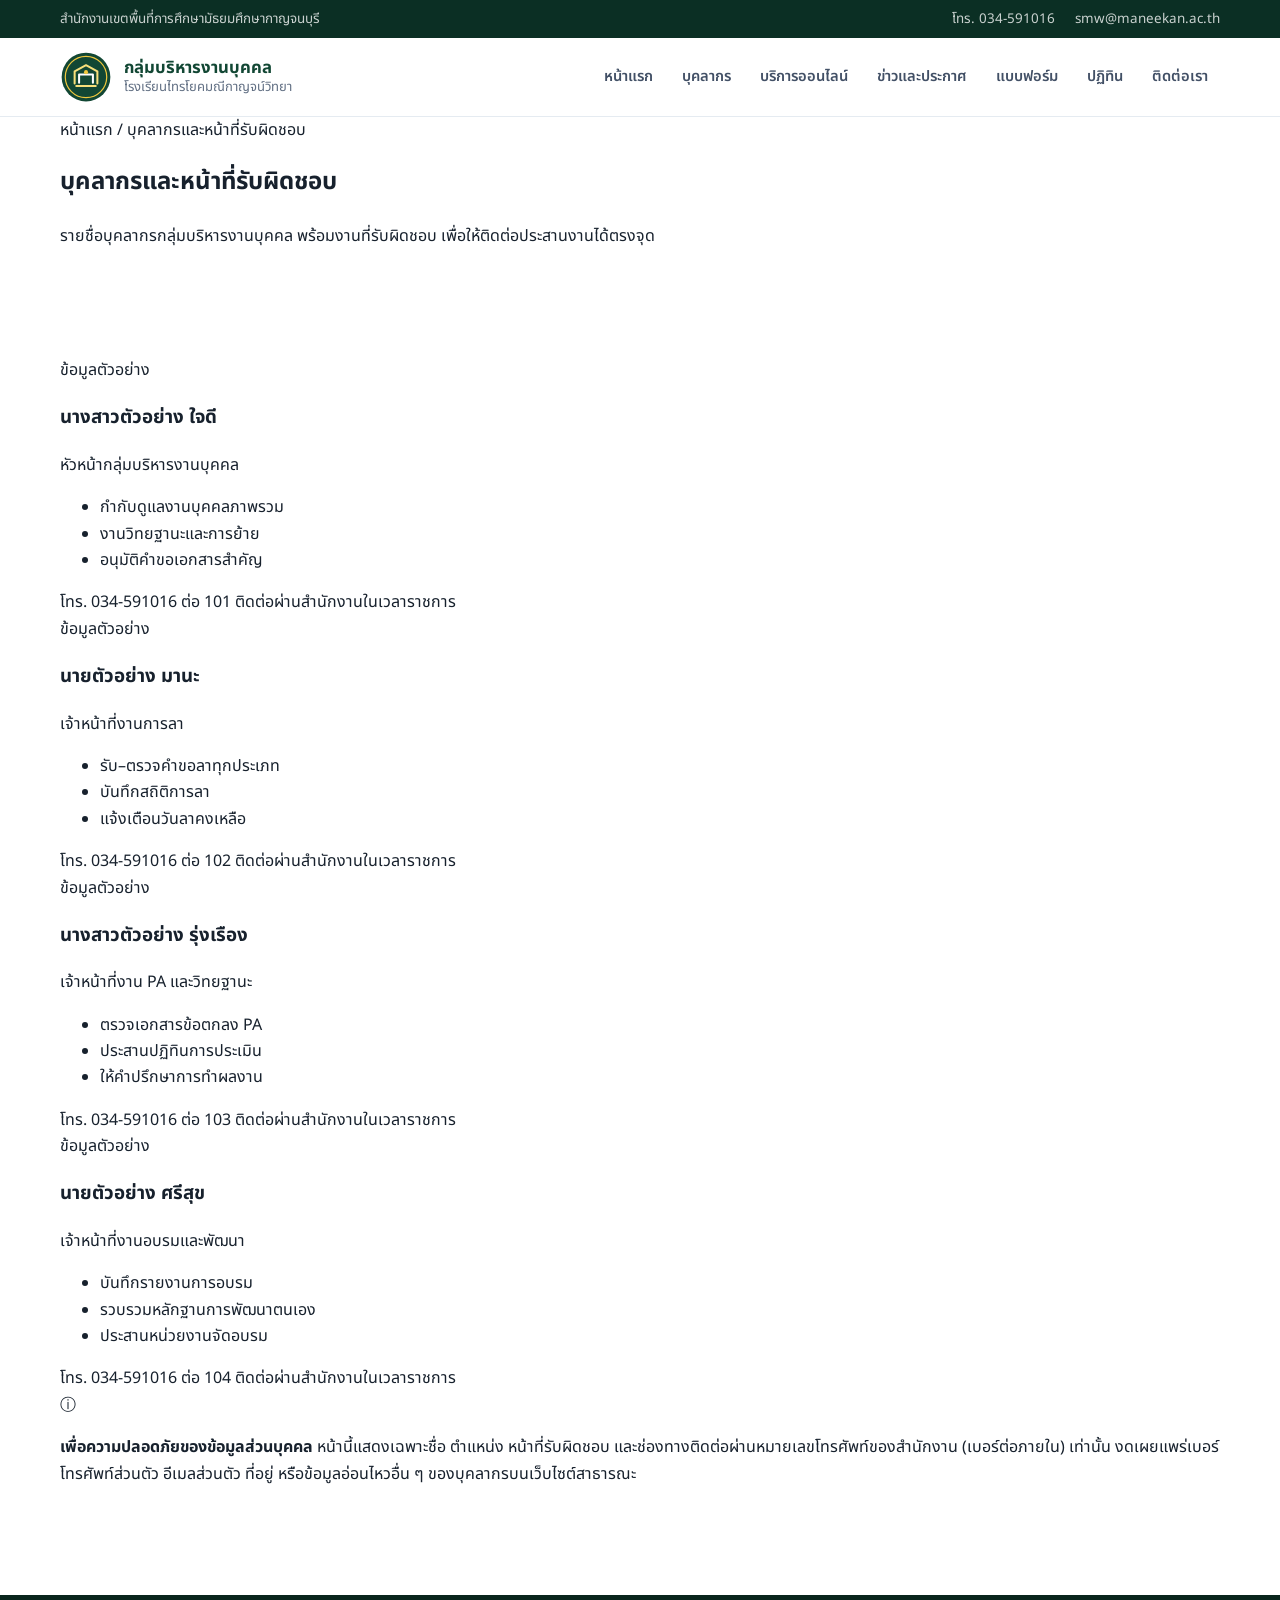
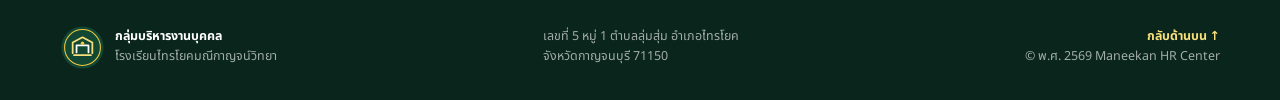
==== staff.html @ 315a5401 "Create staff.html" ====
<!DOCTYPE html>
<html lang="th">
<head>
  <meta charset="UTF-8" />
  <meta name="viewport" content="width=device-width, initial-scale=1.0" />
  <meta name="description" content="บุคลากรและหน้าที่รับผิดชอบ กลุ่มบริหารงานบุคคล โรงเรียนไทรโยคมณีกาญจน์วิทยา" />
  <meta name="theme-color" content="#0b2f24" />
  <title>บุคลากรและหน้าที่รับผิดชอบ | กลุ่มบริหารงานบุคคล โรงเรียนไทรโยคมณีกาญจน์วิทยา</title>

  <link rel="preconnect" href="https://fonts.googleapis.com">
  <link rel="preconnect" href="https://fonts.gstatic.com" crossorigin>
  <link href="https://fonts.googleapis.com/css2?family=Noto+Sans+Thai:wght@400;500;600;700;800&display=swap" rel="stylesheet">
  <link rel="stylesheet" href="css/style.css" />
</head>

<body>
  <a class="skip-link" href="#main-content">ข้ามไปยังเนื้อหาหลัก</a>

  <div class="topbar">
    <div class="container topbar-inner">
      <span>สำนักงานเขตพื้นที่การศึกษามัธยมศึกษากาญจนบุรี</span>
      <div class="topbar-links">
        <a href="tel:034591016">โทร. 034-591016</a>
        <a href="mailto:smw@maneekan.ac.th">smw@maneekan.ac.th</a>
      </div>
    </div>
  </div>

  <header class="site-header" id="top">
    <div class="container nav-wrap">
      <a class="brand" href="index.html#top" aria-label="หน้าแรก">
        <img src="assets/logo-placeholder.svg" alt="ตราสัญลักษณ์โรงเรียน (ตัวอย่าง)" />
        <div>
          <strong>กลุ่มบริหารงานบุคคล</strong>
          <span>โรงเรียนไทรโยคมณีกาญจน์วิทยา</span>
        </div>
      </a>

      <button class="menu-toggle" type="button" aria-expanded="false" aria-controls="main-nav">
        <span class="sr-only">เปิดเมนู</span>
        <span></span><span></span><span></span>
      </button>

      <nav class="main-nav" id="main-nav" aria-label="เมนูหลัก">
        <a href="index.html#home">หน้าแรก</a>
        <a href="staff.html" class="active">บุคลากร</a>
        <a href="index.html#services">บริการออนไลน์</a>
        <a href="index.html#announcements">ข่าวและประกาศ</a>
        <a href="index.html#downloads">แบบฟอร์ม</a>
        <a href="index.html#calendar">ปฏิทิน</a>
        <a href="index.html#contact">ติดต่อเรา</a>
      </nav>
    </div>
  </header>

  <main id="main-content">
    <section class="page-header" id="staff-top">
      <div class="container">
        <div class="breadcrumb">
          <a href="index.html#home">หน้าแรก</a> / บุคลากรและหน้าที่รับผิดชอบ
        </div>
        <h1>บุคลากรและหน้าที่รับผิดชอบ</h1>
        <p>
          รายชื่อบุคลากรกลุ่มบริหารงานบุคคล พร้อมงานที่รับผิดชอบ
          เพื่อให้ติดต่อประสานงานได้ตรงจุด
        </p>
      </div>
    </section>

    <section class="section staff-section" id="staff">
      <div class="container">
        <div class="staff-grid">
          <article class="staff-card">
            <span class="staff-example-tag">ข้อมูลตัวอย่าง</span>
            <div class="staff-avatar">
              <img src="assets/staff/avatar-placeholder.svg" alt="" />
            </div>
            <h3>นางสาวตัวอย่าง ใจดี</h3>
            <span class="staff-position">หัวหน้ากลุ่มบริหารงานบุคคล</span>
            <ul class="staff-duties">
              <li>กำกับดูแลงานบุคคลภาพรวม</li>
              <li>งานวิทยฐานะและการย้าย</li>
              <li>อนุมัติคำขอเอกสารสำคัญ</li>
            </ul>
            <div class="staff-contact">
              <a href="tel:034591016">โทร. 034-591016 ต่อ 101</a>
              <span>ติดต่อผ่านสำนักงานในเวลาราชการ</span>
            </div>
          </article>

          <article class="staff-card">
            <span class="staff-example-tag">ข้อมูลตัวอย่าง</span>
            <div class="staff-avatar">
              <img src="assets/staff/avatar-placeholder.svg" alt="" />
            </div>
            <h3>นายตัวอย่าง มานะ</h3>
            <span class="staff-position">เจ้าหน้าที่งานการลา</span>
            <ul class="staff-duties">
              <li>รับ–ตรวจคำขอลาทุกประเภท</li>
              <li>บันทึกสถิติการลา</li>
              <li>แจ้งเตือนวันลาคงเหลือ</li>
            </ul>
            <div class="staff-contact">
              <a href="tel:034591016">โทร. 034-591016 ต่อ 102</a>
              <span>ติดต่อผ่านสำนักงานในเวลาราชการ</span>
            </div>
          </article>

          <article class="staff-card">
            <span class="staff-example-tag">ข้อมูลตัวอย่าง</span>
            <div class="staff-avatar">
              <img src="assets/staff/avatar-placeholder.svg" alt="" />
            </div>
            <h3>นางสาวตัวอย่าง รุ่งเรือง</h3>
            <span class="staff-position">เจ้าหน้าที่งาน PA และวิทยฐานะ</span>
            <ul class="staff-duties">
              <li>ตรวจเอกสารข้อตกลง PA</li>
              <li>ประสานปฏิทินการประเมิน</li>
              <li>ให้คำปรึกษาการทำผลงาน</li>
            </ul>
            <div class="staff-contact">
              <a href="tel:034591016">โทร. 034-591016 ต่อ 103</a>
              <span>ติดต่อผ่านสำนักงานในเวลาราชการ</span>
            </div>
          </article>

          <article class="staff-card">
            <span class="staff-example-tag">ข้อมูลตัวอย่าง</span>
            <div class="staff-avatar">
              <img src="assets/staff/avatar-placeholder.svg" alt="" />
            </div>
            <h3>นายตัวอย่าง ศรีสุข</h3>
            <span class="staff-position">เจ้าหน้าที่งานอบรมและพัฒนา</span>
            <ul class="staff-duties">
              <li>บันทึกรายงานการอบรม</li>
              <li>รวบรวมหลักฐานการพัฒนาตนเอง</li>
              <li>ประสานหน่วยงานจัดอบรม</li>
            </ul>
            <div class="staff-contact">
              <a href="tel:034591016">โทร. 034-591016 ต่อ 104</a>
              <span>ติดต่อผ่านสำนักงานในเวลาราชการ</span>
            </div>
          </article>
        </div>

        <div class="privacy-note">
          <span aria-hidden="true">ⓘ</span>
          <p>
            <strong>เพื่อความปลอดภัยของข้อมูลส่วนบุคคล</strong>
            หน้านี้แสดงเฉพาะชื่อ ตำแหน่ง หน้าที่รับผิดชอบ
            และช่องทางติดต่อผ่านหมายเลขโทรศัพท์ของสำนักงาน (เบอร์ต่อภายใน) เท่านั้น
            งดเผยแพร่เบอร์โทรศัพท์ส่วนตัว อีเมลส่วนตัว ที่อยู่ หรือข้อมูลอ่อนไหวอื่น ๆ ของบุคลากรบนเว็บไซต์สาธารณะ
          </p>
        </div>
      </div>
    </section>
  </main>

  <footer class="site-footer">
    <div class="container footer-grid">
      <div class="footer-brand">
        <img src="assets/logo-placeholder.svg" alt="" />
        <div>
          <strong>กลุ่มบริหารงานบุคคล</strong>
          <span>โรงเรียนไทรโยคมณีกาญจน์วิทยา</span>
        </div>
      </div>

      <address>
        เลขที่ 5 หมู่ 1 ตำบลลุ่มสุ่ม อำเภอไทรโยค<br />
        จังหวัดกาญจนบุรี 71150
      </address>

      <div class="footer-links">
        <a href="#top">กลับด้านบน ↑</a>
        <span>© <span id="current-year"></span> Maneekan HR Center</span>
      </div>
    </div>
  </footer>

  <div class="toast" id="placeholder-toast" role="status" aria-live="polite">
    ลิงก์นี้เป็นตัวอย่าง กรุณานำลิงก์ Google Form, Drive หรือ Apps Script มาแทนที่
  </div>

  <script src="js/main.js"></script>
</body>
</html>
---- css/style.css ----
:root {
  --navy-950: #0b2f24;
  --navy-900: #124734;
  --navy-800: #1d6248;
  --navy-700: #2d7a59;
  --blue-100: #eef8e8;
  --gold-500: #f0c83d;
  --gold-300: #f7df7a;
  --cream: #fbfceb;
  --white: #ffffff;
  --ink: #17212d;
  --muted: #627084;
  --line: #dde5ed;
  --surface: #f7faf4;
  --success: #2f8f5b;
  --shadow: 0 18px 50px rgba(18, 71, 52, 0.13);
  --shadow-soft: 0 10px 30px rgba(18, 71, 52, 0.09);
  --radius-xl: 28px;
  --radius-lg: 20px;
  --radius-md: 14px;
}

* {
  box-sizing: border-box;
}

html {
  scroll-behavior: smooth;
  scroll-padding-top: 92px;
}

body {
  margin: 0;
  color: var(--ink);
  background: var(--white);
  font-family: "Noto Sans Thai", system-ui, sans-serif;
  line-height: 1.65;
}

a {
  color: inherit;
  text-decoration: none;
}

img {
  max-width: 100%;
  display: block;
}

button,
input,
select,
textarea {
  font: inherit;
}

.container {
  width: min(1160px, calc(100% - 40px));
  margin-inline: auto;
}

.sr-only {
  position: absolute !important;
  width: 1px;
  height: 1px;
  padding: 0;
  margin: -1px;
  overflow: hidden;
  clip: rect(0, 0, 0, 0);
  white-space: nowrap;
  border: 0;
}

.skip-link {
  position: fixed;
  top: 10px;
  left: 10px;
  z-index: 9999;
  transform: translateY(-150%);
  padding: 10px 14px;
  background: var(--gold-500);
  color: var(--navy-950);
  border-radius: 8px;
  font-weight: 700;
}

.skip-link:focus {
  transform: translateY(0);
}

.topbar {
  background: var(--navy-950);
  color: rgba(255, 255, 255, 0.78);
  font-size: 0.84rem;
}

.topbar-inner {
  min-height: 38px;
  display: flex;
  justify-content: space-between;
  align-items: center;
  gap: 20px;
}

.topbar-links {
  display: flex;
  gap: 20px;
}

.topbar a:hover {
  color: var(--white);
}

.site-header {
  position: sticky;
  top: 0;
  z-index: 1000;
  background: rgba(255, 255, 255, 0.94);
  backdrop-filter: blur(16px);
  border-bottom: 1px solid rgba(221, 229, 237, 0.75);
}

.nav-wrap {
  min-height: 78px;
  display: flex;
  align-items: center;
  justify-content: space-between;
  gap: 30px;
}

.brand {
  display: flex;
  align-items: center;
  gap: 12px;
  min-width: 310px;
}

.brand img {
  width: 52px;
  height: 52px;
}

.brand div {
  display: flex;
  flex-direction: column;
  line-height: 1.35;
}

.brand strong {
  color: var(--navy-900);
  font-size: 1.05rem;
}

.brand span {
  color: var(--muted);
  font-size: 0.82rem;
}

.main-nav {
  display: flex;
  align-items: center;
  gap: 5px;
}

.main-nav a {
  position: relative;
  padding: 11px 12px;
  color: #425066;
  font-weight: 600;
  font-size: 0.92rem;
  border-radius: 10px;
  transition: 0.2s ease;
}

.main-nav a:hover,
.main-nav a.active {
  color: var(--navy-800);
  background: var(--blue-100);
}

.menu-toggle {
  display: none;
  width: 44px;
  height: 44px;
  border: 0;
  border-radius: 10px;
  background: var(--blue-100);
  cursor: pointer;
}

.menu-toggle span:not(.sr-only) {
  display: block;
  width: 22px;
  height: 2px;
  margin: 5px auto;
  background: var(--navy-900);
  border-radius: 99px;
}

.hero {
  position: relative;
  overflow: hidden;
  min-height: 650px;
  padding: 92px 0 100px;
  background:
    linear-gradient(115deg, rgba(7, 27, 47, 0.98), rgba(29, 98, 72, 0.94)),
    radial-gradient(circle at 20% 20%, rgba(240, 200, 61, 0.28), transparent 35%);
  color: var(--white);
}

.hero::before {
  content: "";
  position: absolute;
  inset: 0;
  opacity: 0.25;
  background-image:
    linear-gradient(rgba(255,255,255,0.06) 1px, transparent 1px),
    linear-gradient(90deg, rgba(255,255,255,0.06) 1px, transparent 1px);
  background-size: 48px 48px;
  mask-image: linear-gradient(to bottom, black, transparent 90%);
}

.hero-decoration {
  position: absolute;
  border: 1px solid rgba(236, 209, 138, 0.25);
  border-radius: 50%;
}

.hero-decoration-one {
  width: 460px;
  height: 460px;
  right: -150px;
  top: -160px;
}

.hero-decoration-two {
  width: 240px;
  height: 240px;
  left: -70px;
  bottom: 20px;
}

.hero-grid {
  position: relative;
  z-index: 2;
  display: grid;
  grid-template-columns: 1.1fr 0.9fr;
  align-items: center;
  gap: 70px;
}

.eyebrow {
  display: inline-flex;
  align-items: center;
  gap: 9px;
  padding: 8px 13px;
  border: 1px solid rgba(255, 255, 255, 0.18);
  border-radius: 999px;
  background: rgba(255, 255, 255, 0.07);
  font-size: 0.82rem;
  font-weight: 700;
  letter-spacing: 0.08em;
  text-transform: uppercase;
}

.eyebrow-dot {
  width: 8px;
  height: 8px;
  border-radius: 50%;
  background: var(--gold-500);
  box-shadow: 0 0 0 5px rgba(240, 200, 61, 0.18);
}

.hero h1 {
  margin: 24px 0 18px;
  max-width: 680px;
  font-size: clamp(2.65rem, 5vw, 5rem);
  line-height: 1.12;
  letter-spacing: -0.04em;
}

.hero h1 span {
  display: block;
  color: var(--gold-300);
}

.hero-copy > p {
  max-width: 650px;
  margin: 0;
  color: rgba(255, 255, 255, 0.8);
  font-size: 1.08rem;
}

.hero-actions {
  display: flex;
  flex-wrap: wrap;
  gap: 12px;
  margin-top: 32px;
}

.btn {
  min-height: 50px;
  display: inline-flex;
  justify-content: center;
  align-items: center;
  gap: 11px;
  padding: 0 20px;
  border-radius: 12px;
  font-weight: 700;
  transition: transform 0.2s ease, box-shadow 0.2s ease;
}

.btn:hover {
  transform: translateY(-2px);
}

.btn-primary {
  background: var(--gold-500);
  color: var(--navy-950);
  box-shadow: 0 10px 30px rgba(240, 200, 61, 0.24);
}

.btn-secondary {
  border: 1px solid rgba(255,255,255,0.25);
  color: var(--white);
  background: rgba(255,255,255,0.06);
}

.hero-meta {
  display: flex;
  gap: 36px;
  margin-top: 42px;
}

.hero-meta div {
  display: flex;
  flex-direction: column;
}

.hero-meta strong {
  color: var(--white);
  font-size: 0.94rem;
}

.hero-meta span {
  color: rgba(255,255,255,0.58);
  font-size: 0.82rem;
}

.hero-card {
  padding: 28px;
  border: 1px solid rgba(255,255,255,0.16);
  border-radius: var(--radius-xl);
  background: rgba(255,255,255,0.1);
  box-shadow: 0 30px 80px rgba(0,0,0,0.22);
  backdrop-filter: blur(18px);
}

.hero-card-head {
  display: flex;
  justify-content: space-between;
  align-items: flex-start;
  gap: 16px;
  margin-bottom: 20px;
}

.small-label {
  color: var(--gold-300);
  font-size: 0.76rem;
  font-weight: 800;
  letter-spacing: 0.12em;
  text-transform: uppercase;
}

.hero-card h2 {
  margin: 4px 0 0;
  font-size: 1.35rem;
}

.status-pill {
  display: inline-flex;
  align-items: center;
  gap: 7px;
  padding: 7px 10px;
  border-radius: 999px;
  color: #d9fff0;
  background: rgba(44, 139, 102, 0.22);
  font-size: 0.72rem;
  white-space: nowrap;
}

.status-pill span {
  width: 7px;
  height: 7px;
  border-radius: 50%;
  background: #79e9b9;
}

.quick-list {
  display: grid;
  gap: 10px;
}

.quick-list a {
  display: grid;
  grid-template-columns: 46px 1fr auto;
  align-items: center;
  gap: 12px;
  padding: 14px;
  border-radius: 15px;
  color: var(--ink);
  background: var(--white);
  transition: transform 0.2s ease, box-shadow 0.2s ease;
}

.quick-list a:hover {
  transform: translateX(4px);
  box-shadow: 0 12px 30px rgba(0,0,0,0.12);
}

.quick-icon {
  width: 44px;
  height: 44px;
  display: grid;
  place-items: center;
  border-radius: 12px;
  color: var(--navy-900);
  background: var(--blue-100);
  font-weight: 800;
}

.quick-list span:nth-child(2) {
  display: flex;
  flex-direction: column;
}

.quick-list strong {
  color: var(--navy-900);
  font-size: 0.9rem;
}

.quick-list small {
  color: var(--muted);
  font-size: 0.74rem;
}

.quick-list b {
  color: var(--gold-500);
  font-size: 1.5rem;
}

.hero-card-note {
  display: flex;
  gap: 8px;
  margin-top: 16px;
  color: rgba(255,255,255,0.62);
  font-size: 0.75rem;
}

.wave {
  position: absolute;
  left: 0;
  right: 0;
  bottom: -2px;
  height: 90px;
}

.wave svg {
  width: 100%;
  height: 100%;
}

.wave path {
  fill: var(--white);
}

.section {
  padding: 92px 0;
}

.section-heading {
  display: flex;
  justify-content: space-between;
  align-items: flex-end;
  gap: 30px;
  margin-bottom: 36px;
}

.section-heading.compact {
  margin-bottom: 26px;
}

.section-kicker {
  display: block;
  margin-bottom: 5px;
  color: var(--gold-500);
  font-size: 0.75rem;
  font-weight: 800;
  letter-spacing: 0.15em;
}

.section-heading h2,
.calendar-grid h2,
.contact-copy h2 {
  margin: 0;
  color: var(--navy-900);
  font-size: clamp(1.8rem, 3vw, 2.45rem);
  line-height: 1.25;
}

.section-heading p,
.calendar-grid > div > p {
  margin: 8px 0 0;
  color: var(--muted);
}

.text-link {
  color: var(--navy-800);
  font-weight: 700;
  white-space: nowrap;
}

.text-link span {
  color: var(--gold-500);
}

.service-grid {
  display: grid;
  grid-template-columns: repeat(4, 1fr);
  gap: 18px;
}

.service-card {
  position: relative;
  min-height: 250px;
  padding: 24px;
  border: 1px solid var(--line);
  border-radius: var(--radius-lg);
  background: var(--white);
  box-shadow: 0 1px 0 rgba(0,0,0,0.02);
  transition: transform 0.25s ease, box-shadow 0.25s ease, border-color 0.25s ease;
  overflow: hidden;
}

.service-card::after {
  content: "";
  position: absolute;
  width: 90px;
  height: 90px;
  right: -45px;
  bottom: -45px;
  border-radius: 50%;
  background: var(--blue-100);
  transition: transform 0.25s ease;
}

.service-card:hover {
  transform: translateY(-7px);
  border-color: rgba(240, 200, 61, 0.75);
  box-shadow: var(--shadow-soft);
}

.service-card:hover::after {
  transform: scale(1.35);
}

.service-number {
  position: absolute;
  top: 20px;
  right: 20px;
  color: #c3cdd8;
  font-size: 0.78rem;
  font-weight: 800;
}

.service-icon {
  width: 52px;
  height: 52px;
  display: grid;
  place-items: center;
  margin-bottom: 18px;
  border-radius: 15px;
  color: var(--navy-900);
  background: var(--blue-100);
  font-weight: 800;
  font-size: 1.05rem;
}

.service-card h3 {
  margin: 0 0 7px;
  color: var(--navy-900);
  font-size: 1rem;
}

.service-card p {
  margin: 0;
  color: var(--muted);
  font-size: 0.86rem;
}

.card-link {
  position: absolute;
  left: 24px;
  bottom: 22px;
  z-index: 2;
  color: var(--navy-700);
  font-size: 0.82rem;
  font-weight: 700;
}

.announcement-section {
  background: var(--surface);
}

.announcement-layout {
  display: grid;
  grid-template-columns: 1.4fr 0.6fr;
  gap: 36px;
  align-items: start;
}

.announcement-list {
  display: grid;
  gap: 14px;
}

.announcement {
  display: grid;
  grid-template-columns: 76px 1fr;
  gap: 19px;
  padding: 20px;
  border: 1px solid var(--line);
  border-radius: var(--radius-lg);
  background: var(--white);
}

.announcement.featured {
  border-left: 4px solid var(--gold-500);
}

.date-box {
  height: 76px;
  display: grid;
  place-content: center;
  text-align: center;
  border-radius: 14px;
  color: var(--navy-900);
  background: var(--blue-100);
}

.date-box strong {
  display: block;
  font-size: 1.45rem;
  line-height: 1;
}

.date-box span {
  margin-top: 6px;
  color: var(--muted);
  font-size: 0.72rem;
}

.article-meta {
  display: flex;
  align-items: center;
  gap: 9px;
  margin-bottom: 7px;
  color: #8591a0;
  font-size: 0.7rem;
}

.badge {
  padding: 4px 8px;
  border-radius: 999px;
  color: var(--navy-800);
  background: var(--blue-100);
  font-weight: 700;
}

.badge-gold {
  color: #6b5600;
  background: #fff4bf;
}

.announcement h3 {
  margin: 0 0 5px;
  color: var(--navy-900);
  font-size: 1rem;
  line-height: 1.5;
}

.announcement p {
  margin: 0 0 7px;
  color: var(--muted);
  font-size: 0.82rem;
}

.announcement-content > a {
  color: var(--navy-700);
  font-size: 0.78rem;
  font-weight: 700;
}

.notice-panel {
  position: sticky;
  top: 110px;
  padding: 30px;
  border-radius: var(--radius-xl);
  background: var(--navy-900);
  color: var(--white);
  box-shadow: var(--shadow);
}

.notice-icon {
  width: 46px;
  height: 46px;
  display: grid;
  place-items: center;
  margin-bottom: 20px;
  border-radius: 14px;
  background: var(--gold-500);
  color: var(--navy-950);
  font-weight: 900;
  font-size: 1.2rem;
}

.notice-panel h3 {
  margin: 5px 0 20px;
  font-size: 1.35rem;
}

.notice-panel ul {
  padding: 0;
  margin: 0 0 20px;
  list-style: none;
}

.notice-panel li {
  display: flex;
  justify-content: space-between;
  gap: 15px;
  padding: 13px 0;
  border-bottom: 1px solid rgba(255,255,255,0.12);
  font-size: 0.82rem;
}

.notice-panel li span {
  color: rgba(255,255,255,0.7);
}

.notice-panel li strong {
  white-space: nowrap;
}

.example-note {
  color: rgba(255,255,255,0.52);
  font-size: 0.7rem;
}

.btn-light {
  width: 100%;
  margin-top: 8px;
  background: var(--white);
  color: var(--navy-900);
}

.downloads-section {
  background: var(--white);
}

.document-table-wrap {
  overflow: hidden;
  border: 1px solid var(--line);
  border-radius: var(--radius-lg);
  box-shadow: var(--shadow-soft);
}

.document-table {
  width: 100%;
  border-collapse: collapse;
}

.document-table thead {
  background: var(--navy-900);
  color: var(--white);
}

.document-table th {
  padding: 16px 20px;
  text-align: left;
  font-size: 0.78rem;
}

.document-table td {
  padding: 18px 20px;
  border-bottom: 1px solid var(--line);
  color: var(--muted);
  font-size: 0.82rem;
}

.document-table tr:last-child td {
  border-bottom: 0;
}

.document-table td:first-child {
  color: var(--ink);
  font-weight: 600;
}

.document-table td:last-child a {
  color: var(--navy-700);
  font-weight: 700;
}

.file-icon {
  display: inline-grid;
  place-items: center;
  width: 40px;
  height: 34px;
  margin-right: 12px;
  border-radius: 8px;
  color: var(--navy-900);
  background: var(--blue-100);
  font-size: 0.64rem;
  font-weight: 800;
}

.category {
  padding: 5px 9px;
  border-radius: 999px;
  background: var(--surface);
  color: var(--navy-700);
  font-size: 0.72rem;
  font-weight: 600;
}

.mobile-documents {
  display: none;
}

.calendar-section {
  background: var(--cream);
}

.calendar-grid {
  display: grid;
  grid-template-columns: 0.8fr 1.2fr;
  align-items: center;
  gap: 70px;
}

.calendar-help {
  margin-top: 28px;
  padding: 20px;
  border: 1px solid rgba(240, 200, 61, 0.38);
  border-radius: var(--radius-md);
  background: rgba(255,255,255,0.65);
}

.calendar-help strong {
  color: var(--navy-900);
}

.calendar-help ol {
  margin: 9px 0 0;
  padding-left: 24px;
  color: var(--muted);
  font-size: 0.82rem;
}

.calendar-placeholder {
  overflow: hidden;
  padding: 26px;
  border: 1px solid #e7ebc9;
  border-radius: var(--radius-xl);
  background: var(--white);
  box-shadow: var(--shadow);
}

.calendar-top {
  display: flex;
  justify-content: space-between;
  align-items: center;
  margin-bottom: 22px;
}

.calendar-top strong {
  color: var(--navy-900);
  font-size: 1.15rem;
}

.calendar-top span {
  color: var(--muted);
  font-size: 0.74rem;
}

.weekdays,
.calendar-days {
  display: grid;
  grid-template-columns: repeat(7, 1fr);
  gap: 6px;
  text-align: center;
}

.weekdays span {
  padding: 8px 3px;
  color: var(--muted);
  font-size: 0.72rem;
  font-weight: 700;
}

.calendar-days span {
  position: relative;
  min-height: 52px;
  display: grid;
  place-items: center;
  border-radius: 10px;
  font-size: 0.82rem;
}

.calendar-days .muted {
  color: #c1c7ce;
}

.calendar-days .today {
  color: var(--white);
  background: var(--navy-800);
  font-weight: 800;
}

.calendar-days .event-day {
  color: #665200;
  background: #fff4c2;
  font-weight: 700;
}

.calendar-days .event-day::after {
  content: "";
  position: absolute;
  bottom: 6px;
  width: 4px;
  height: 4px;
  border-radius: 50%;
  background: var(--gold-500);
}

.contact-section {
  padding: 75px 0;
  background: linear-gradient(135deg, var(--navy-950), var(--navy-800));
}

.contact-card {
  display: grid;
  grid-template-columns: 0.8fr 1.2fr;
  align-items: center;
  gap: 45px;
}

.section-kicker.light {
  color: var(--gold-300);
}

.contact-copy h2 {
  color: var(--white);
}

.contact-copy p {
  margin: 10px 0 0;
  color: rgba(255,255,255,0.65);
}

.contact-info {
  display: grid;
  grid-template-columns: repeat(3, 1fr);
  gap: 12px;
}

.contact-info a {
  display: flex;
  flex-direction: column;
  padding: 20px;
  border: 1px solid rgba(255,255,255,0.14);
  border-radius: var(--radius-md);
  background: rgba(255,255,255,0.07);
  transition: background 0.2s ease, transform 0.2s ease;
}

.contact-info a:hover {
  transform: translateY(-3px);
  background: rgba(255,255,255,0.11);
}

.contact-info span {
  color: rgba(255,255,255,0.58);
  font-size: 0.7rem;
}

.contact-info strong {
  margin-top: 6px;
  color: var(--white);
  font-size: 0.82rem;
  overflow-wrap: anywhere;
}

.site-footer {
  padding: 30px 0;
  background: #09251c;
  color: rgba(255,255,255,0.62);
}

.footer-grid {
  display: grid;
  grid-template-columns: 1fr 1fr auto;
  align-items: center;
  gap: 30px;
  font-size: 0.78rem;
}

.footer-brand {
  display: flex;
  align-items: center;
  gap: 10px;
}

.footer-brand img {
  width: 45px;
  height: 45px;
}

.footer-brand div {
  display: flex;
  flex-direction: column;
}

.footer-brand strong {
  color: var(--white);
}

.footer-grid address {
  font-style: normal;
}

.footer-links {
  display: flex;
  flex-direction: column;
  align-items: flex-end;
}

.footer-links a {
  color: var(--gold-300);
  font-weight: 700;
}

.toast {
  position: fixed;
  right: 24px;
  bottom: 24px;
  z-index: 9999;
  max-width: 390px;
  padding: 15px 18px;
  border-radius: 12px;
  color: var(--white);
  background: var(--navy-950);
  box-shadow: var(--shadow);
  font-size: 0.82rem;
  opacity: 0;
  pointer-events: none;
  transform: translateY(18px);
  transition: 0.25s ease;
}

.toast.show {
  opacity: 1;
  transform: translateY(0);
}

@media (max-width: 1040px) {
  .menu-toggle {
    display: block;
  }

  .main-nav {
    position: absolute;
    top: calc(100% + 1px);
    left: 20px;
    right: 20px;
    display: none;
    padding: 12px;
    border: 1px solid var(--line);
    border-radius: 14px;
    background: var(--white);
    box-shadow: var(--shadow);
  }

  .main-nav.open {
    display: grid;
  }

  .main-nav a {
    padding: 12px 14px;
  }

  .hero-grid,
  .announcement-layout,
  .calendar-grid,
  .contact-card {
    grid-template-columns: 1fr;
  }

  .hero {
    padding-top: 70px;
  }

  .hero-grid {
    gap: 45px;
  }

  .service-grid {
    grid-template-columns: repeat(2, 1fr);
  }

  .notice-panel {
    position: static;
  }

  .calendar-grid {
    gap: 40px;
  }

  .contact-info {
    grid-template-columns: repeat(3, 1fr);
  }

  .footer-grid {
    grid-template-columns: 1fr 1fr;
  }

  .footer-links {
    grid-column: 1 / -1;
    flex-direction: row;
    justify-content: space-between;
    align-items: center;
  }
}

@media (max-width: 720px) {
  .container {
    width: min(100% - 28px, 1160px);
  }

  .topbar {
    display: none;
  }

  .nav-wrap {
    min-height: 68px;
  }

  .brand {
    min-width: 0;
  }

  .brand img {
    width: 45px;
    height: 45px;
  }

  .brand strong {
    font-size: 0.92rem;
  }

  .brand span {
    font-size: 0.68rem;
  }

  .hero {
    min-height: 0;
    padding: 58px 0 95px;
  }

  .hero h1 {
    font-size: 2.55rem;
  }

  .hero-copy > p {
    font-size: 0.94rem;
  }

  .hero-actions .btn {
    width: 100%;
  }

  .hero-meta {
    gap: 20px;
    flex-direction: column;
  }

  .hero-card {
    padding: 20px;
    border-radius: 22px;
  }

  .hero-card-head {
    flex-direction: column;
  }

  .section {
    padding: 70px 0;
  }

  .section-heading {
    align-items: flex-start;
    flex-direction: column;
    gap: 15px;
  }

  .service-grid {
    grid-template-columns: 1fr;
  }

  .service-card {
    min-height: 225px;
  }

  .announcement {
    grid-template-columns: 62px 1fr;
    gap: 13px;
    padding: 15px;
  }

  .date-box {
    width: 62px;
    height: 66px;
  }

  .announcement h3 {
    font-size: 0.9rem;
  }

  .document-table-wrap {
    display: none;
  }

  .mobile-documents {
    display: grid;
    gap: 10px;
  }

  .mobile-documents article {
    padding: 16px;
    border: 1px solid var(--line);
    border-radius: 14px;
    background: var(--white);
  }

  .mobile-documents article > div {
    display: flex;
    align-items: center;
  }

  .mobile-documents strong {
    color: var(--navy-900);
    font-size: 0.82rem;
  }

  .mobile-documents a {
    display: block;
    margin-top: 10px;
    color: var(--navy-700);
    font-size: 0.75rem;
    font-weight: 700;
  }

  .calendar-placeholder {
    padding: 16px;
  }

  .calendar-days span {
    min-height: 42px;
  }

  .contact-info {
    grid-template-columns: 1fr;
  }

  .footer-grid {
    grid-template-columns: 1fr;
  }

  .footer-links {
    grid-column: auto;
    flex-direction: column;
    align-items: flex-start;
    gap: 8px;
  }

  .toast {
    right: 14px;
    left: 14px;
    bottom: 14px;
  }
}

@media (prefers-reduced-motion: reduce) {
  *,
  *::before,
  *::after {
    scroll-behavior: auto !important;
    transition-duration: 0.01ms !important;
  }
}
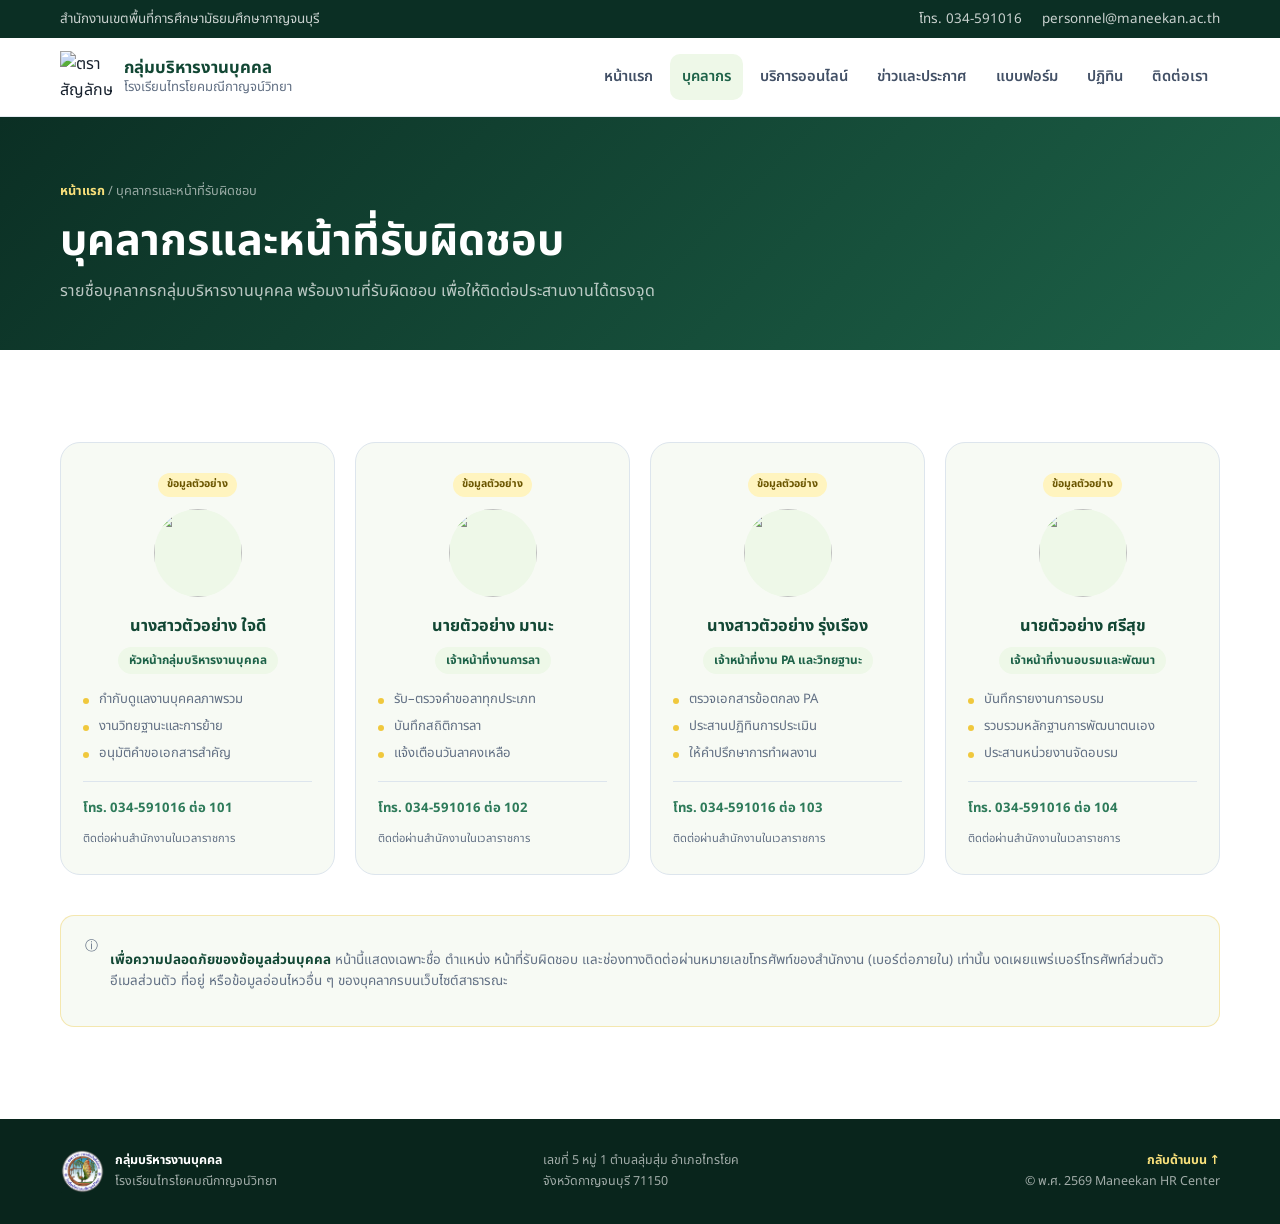
==== commit 06651a2a: "Update staff.html" ====
--- a/staff.html
+++ b/staff.html
@@ -5,7 +5,7 @@
   <meta name="viewport" content="width=device-width, initial-scale=1.0" />
   <meta name="description" content="บุคลากรและหน้าที่รับผิดชอบ กลุ่มบริหารงานบุคคล โรงเรียนไทรโยคมณีกาญจน์วิทยา" />
   <meta name="theme-color" content="#0b2f24" />
-  <title>บุคลากรและหน้าที่รับผิดชอบ | กลุ่มบริหารงานบุคคล โรงเรียนไทรโยคมณีกาญจน์วิทยา</title>
+  <title>บุคลากรกลุ่มบริหารงานบุคคล| กลุ่มบริหารงานบุคคล โรงเรียนไทรโยคมณีกาญจน์วิทยา</title>
 
   <link rel="preconnect" href="https://fonts.googleapis.com">
   <link rel="preconnect" href="https://fonts.gstatic.com" crossorigin>
@@ -21,7 +21,7 @@
       <span>สำนักงานเขตพื้นที่การศึกษามัธยมศึกษากาญจนบุรี</span>
       <div class="topbar-links">
         <a href="tel:034591016">โทร. 034-591016</a>
-        <a href="mailto:smw@maneekan.ac.th">smw@maneekan.ac.th</a>
+        <a href="mailto:smw@maneekan.ac.th">personnel@maneekan.ac.th</a>
       </div>
     </div>
   </div>
@@ -29,7 +29,7 @@
   <header class="site-header" id="top">
     <div class="container nav-wrap">
       <a class="brand" href="index.html#top" aria-label="หน้าแรก">
-        <img src="assets/logo-placeholder.svg" alt="ตราสัญลักษณ์โรงเรียน (ตัวอย่าง)" />
+        <img src="assets/logo-.png" alt="ตราสัญลักษณ์โรงเรียน (ตัวอย่าง)" />
         <div>
           <strong>กลุ่มบริหารงานบุคคล</strong>
           <span>โรงเรียนไทรโยคมณีกาญจน์วิทยา</span>
@@ -159,7 +159,7 @@
   <footer class="site-footer">
     <div class="container footer-grid">
       <div class="footer-brand">
-        <img src="assets/logo-placeholder.svg" alt="" />
+        <img src="assets/logo.png" alt="" />
         <div>
           <strong>กลุ่มบริหารงานบุคคล</strong>
           <span>โรงเรียนไทรโยคมณีกาญจน์วิทยา</span>
--- a/css/style.css
+++ b/css/style.css
@@ -838,6 +838,170 @@
   display: none;
 }
 
+.page-header {
+  padding: 64px 0 46px;
+  background: linear-gradient(135deg, var(--navy-950), var(--navy-800));
+  color: var(--white);
+}
+
+.breadcrumb {
+  margin-bottom: 14px;
+  color: rgba(255, 255, 255, 0.58);
+  font-size: 0.8rem;
+}
+
+.breadcrumb a {
+  color: var(--gold-300);
+  font-weight: 700;
+}
+
+.page-header h1 {
+  margin: 0 0 10px;
+  font-size: clamp(2rem, 4vw, 2.7rem);
+  line-height: 1.2;
+}
+
+.page-header p {
+  margin: 0;
+  max-width: 640px;
+  color: rgba(255, 255, 255, 0.72);
+}
+
+.staff-section {
+  background: var(--white);
+}
+
+.staff-grid {
+  display: grid;
+  grid-template-columns: repeat(4, 1fr);
+  gap: 20px;
+}
+
+.staff-card {
+  padding: 26px 22px;
+  border: 1px solid var(--line);
+  border-radius: var(--radius-lg);
+  background: var(--surface);
+  text-align: center;
+  transition: transform 0.25s ease, box-shadow 0.25s ease;
+}
+
+.staff-card:hover {
+  transform: translateY(-6px);
+  box-shadow: var(--shadow-soft);
+}
+
+.staff-example-tag {
+  display: inline-block;
+  margin-bottom: 12px;
+  padding: 3px 9px;
+  border-radius: 999px;
+  color: #6b5600;
+  background: #fff4bf;
+  font-size: 0.66rem;
+  font-weight: 700;
+}
+
+.staff-avatar {
+  width: 88px;
+  height: 88px;
+  margin: 0 auto 16px;
+  display: grid;
+  place-items: center;
+  border-radius: 50%;
+  overflow: hidden;
+  background: var(--blue-100);
+}
+
+.staff-avatar img {
+  width: 100%;
+  height: 100%;
+  object-fit: cover;
+}
+
+.staff-card h3 {
+  margin: 0 0 6px;
+  color: var(--navy-900);
+  font-size: 1.02rem;
+}
+
+.staff-position {
+  display: inline-block;
+  margin-bottom: 16px;
+  padding: 4px 11px;
+  border-radius: 999px;
+  color: var(--navy-800);
+  background: var(--blue-100);
+  font-size: 0.74rem;
+  font-weight: 700;
+}
+
+.staff-duties {
+  display: grid;
+  gap: 7px;
+  margin: 0 0 18px;
+  padding: 0;
+  list-style: none;
+  text-align: left;
+}
+
+.staff-duties li {
+  position: relative;
+  padding-left: 16px;
+  color: var(--muted);
+  font-size: 0.82rem;
+  line-height: 1.5;
+}
+
+.staff-duties li::before {
+  content: "";
+  position: absolute;
+  left: 0;
+  top: 8px;
+  width: 6px;
+  height: 6px;
+  border-radius: 50%;
+  background: var(--gold-500);
+}
+
+.staff-contact {
+  display: grid;
+  gap: 10px;
+  padding-top: 16px;
+  border-top: 1px solid var(--line);
+  text-align: left;
+}
+
+.staff-contact a {
+  display: block;
+  color: var(--navy-700);
+  font-size: 0.82rem;
+  font-weight: 700;
+}
+
+.staff-contact span {
+  display: block;
+  color: var(--muted);
+  font-size: 0.7rem;
+}
+
+.privacy-note {
+  display: flex;
+  gap: 12px;
+  margin-top: 40px;
+  padding: 20px 24px;
+  border: 1px solid rgba(240, 200, 61, 0.38);
+  border-radius: var(--radius-md);
+  background: var(--surface);
+  color: var(--muted);
+  font-size: 0.84rem;
+  line-height: 1.6;
+}
+
+.privacy-note strong {
+  color: var(--navy-900);
+}
+
 .calendar-section {
   background: var(--cream);
 }
@@ -1115,7 +1279,8 @@
     gap: 45px;
   }
 
-  .service-grid {
+  .service-grid,
+  .staff-grid {
     grid-template-columns: repeat(2, 1fr);
   }
 
@@ -1214,12 +1379,22 @@
     gap: 15px;
   }
 
-  .service-grid {
+  .service-grid,
+  .staff-grid {
     grid-template-columns: 1fr;
   }
 
   .service-card {
     min-height: 225px;
+  }
+
+  .page-header {
+    padding: 46px 0 34px;
+  }
+
+  .privacy-note {
+    flex-direction: column;
+    gap: 6px;
   }
 
   .announcement {
